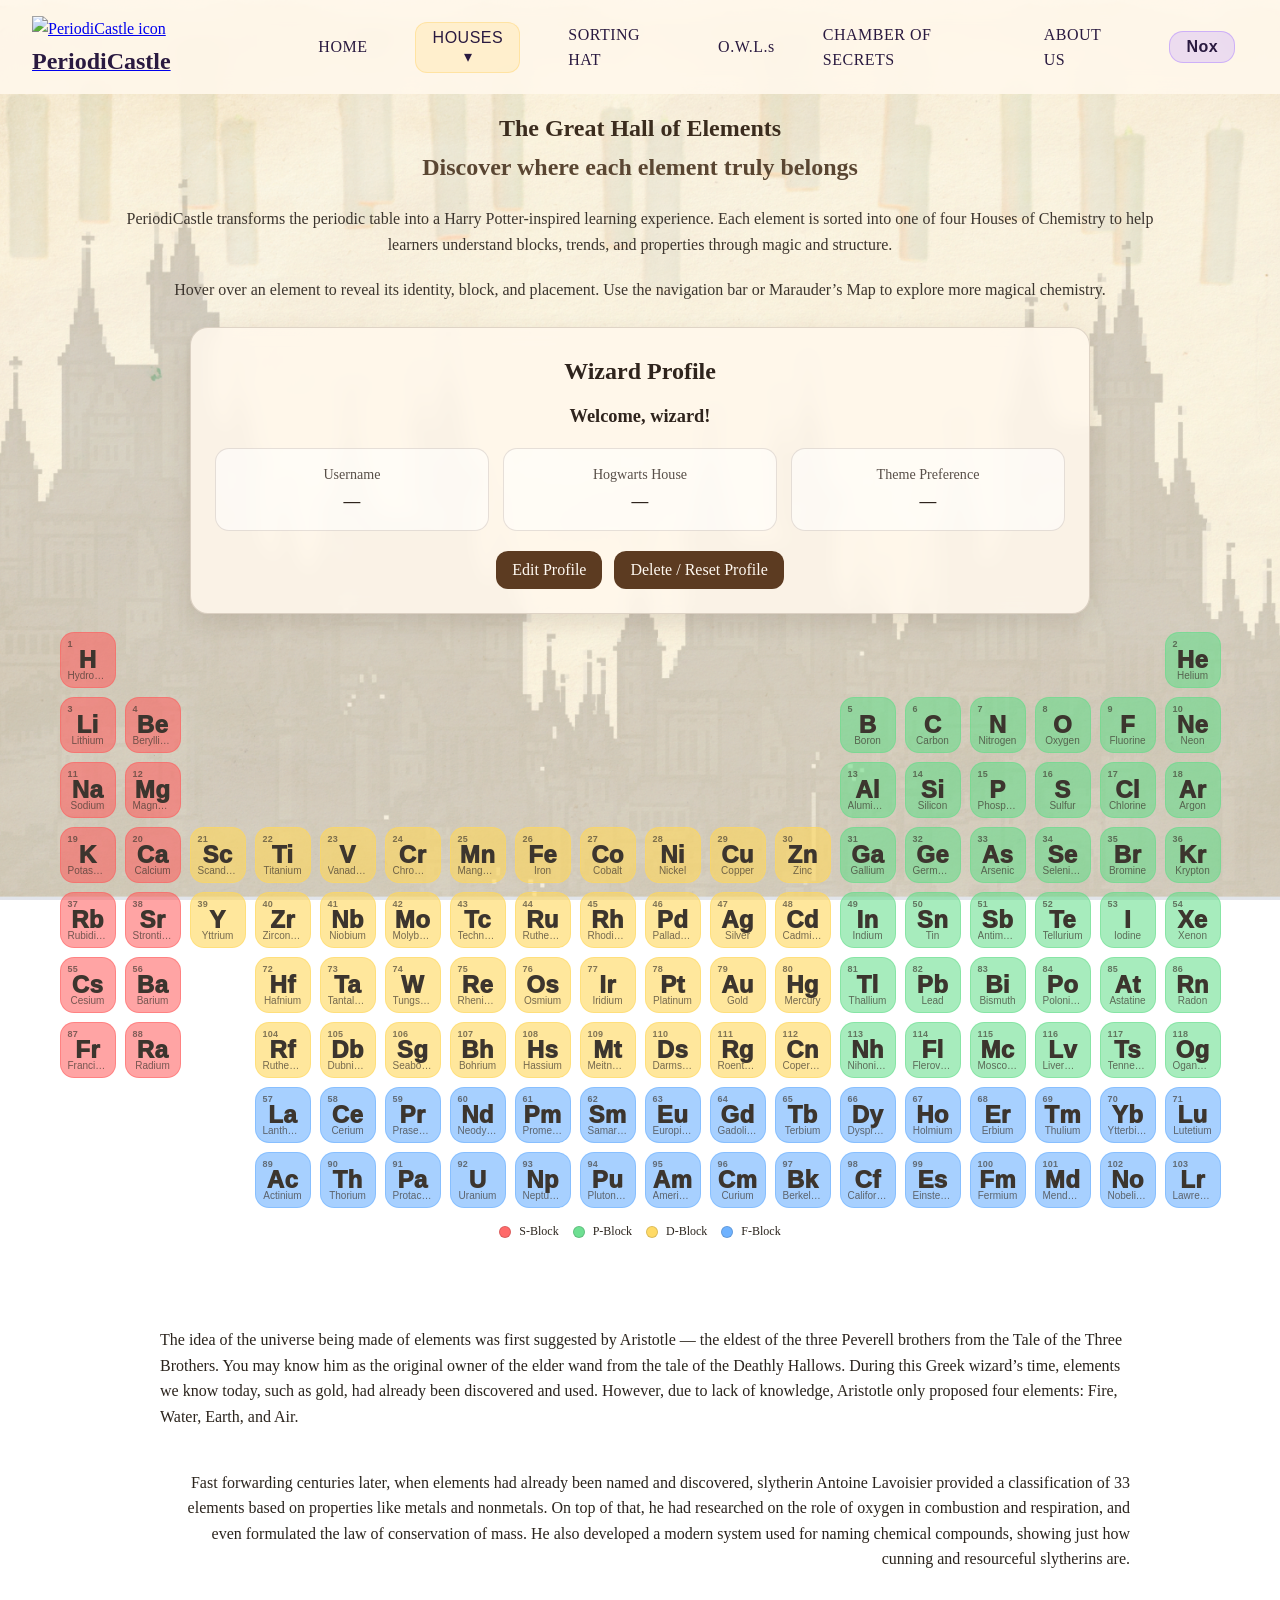
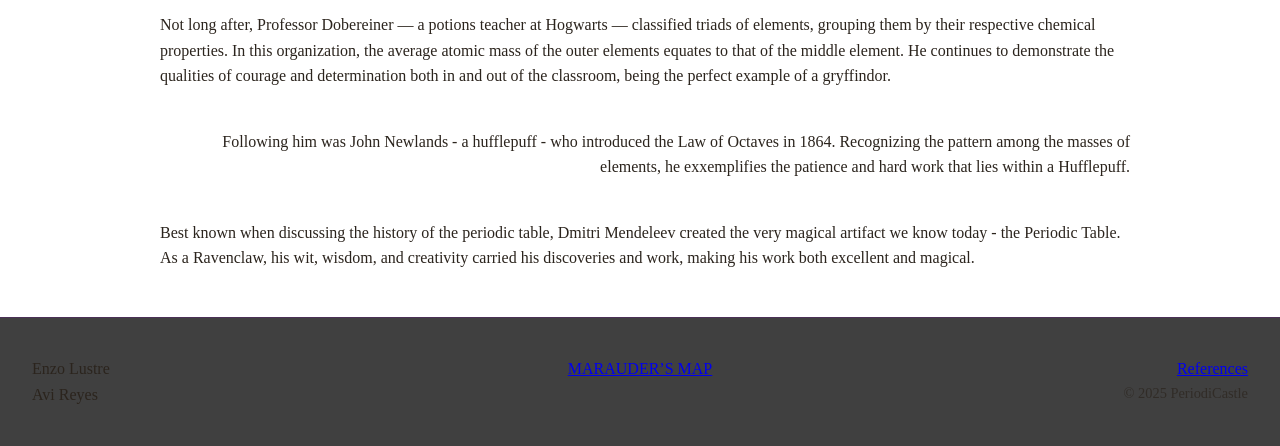
==== index.html @ d1b16baf "ss" ====
<!DOCTYPE html>
<html lang="en">
<head>
  <meta charset="UTF-8" />
  <meta name="viewport" content="width=device-width, initial-scale=1" />
  <meta name="description" content="Rubidium '29 CS AA for SY 2025-2026" />
  <meta name="author" content="Lorenzo Antonio M. Lustre & Avisha Marie Fatima P. Reyes" />
  <title>PeriodiCastle</title>

  <link rel="icon" href="assets/proposal/Favicon.png" type="image/png" />
  <link rel="shortcut icon" href="assets/proposal/Favicon.png" type="image/png" />

  <!-- MAIN CSS -->
  <link rel="stylesheet" href="public/css/12-home.css" />

  <!-- MAIN JS -->
  <script src="public/js/12-home.js" defer></script>

  <style>
    .page-wrap{
      width: min(1200px, 92vw);
      margin: 0 auto;
    }

    .section-gap{
      margin-top: 18px;
    }

    .description-p1, .description-p2 {
      color: #3c352e;
      width: 90%;
      margin: 20px auto;
      padding: 0 15px;
      text-align: center;
    }

    #tableShell{
      width: 100%;
      margin: 18px auto 0;
    }

    /* ================= PROFILE DASHBOARD ================= */
    .profile-dashboard,
    .edit-profile-panel{
      width: min(900px, 94vw);
      margin: 24px auto 0;
      padding: 24px;
      border-radius: 18px;
      backdrop-filter: blur(8px);
    }

    .profile-dashboard h2,
    .edit-profile-panel h2{
      text-align: center;
      margin-bottom: 12px;
    }

    .profile-welcome{
      text-align: center;
      font-size: 1.15rem;
      margin-bottom: 16px;
      font-weight: bold;
    }

    .profile-grid{
      display: grid;
      grid-template-columns: repeat(auto-fit, minmax(180px, 1fr));
      gap: 14px;
      margin-top: 10px;
    }

    .profile-card{
      padding: 14px;
      border-radius: 14px;
      text-align: center;
    }

    .profile-label{
      display: block;
      font-size: 0.88rem;
      opacity: 0.8;
      margin-bottom: 4px;
    }

    .profile-value{
      font-size: 1.05rem;
      font-weight: bold;
    }

    .profile-actions{
      display: flex;
      justify-content: center;
      gap: 12px;
      flex-wrap: wrap;
      margin-top: 20px;
    }

    .profile-actions button,
    .edit-profile-panel button{
      padding: 10px 16px;
      border: none;
      border-radius: 12px;
      font-family: inherit;
      font-size: 1rem;
      cursor: pointer;
    }

    .edit-profile-panel{
      display: none;
    }

    .edit-profile-panel.show{
      display: block;
    }

    .edit-profile-form{
      display: grid;
      gap: 14px;
      margin-top: 14px;
    }

    .edit-profile-form label{
      font-weight: bold;
    }

    .edit-profile-form input,
    .edit-profile-form select{
      width: 100%;
      padding: 10px 12px;
      border-radius: 10px;
      border: 1px solid #b8a58d;
      font-family: inherit;
      font-size: 1rem;
      margin-top: 6px;
    }

    .form-actions{
      display: flex;
      justify-content: center;
      gap: 10px;
      flex-wrap: wrap;
      margin-top: 6px;
    }

    /* LIGHT MODE */
    body.home-page.lumos-on .profile-dashboard,
    body.home-page.lumos-on .edit-profile-panel{
      background: rgba(255, 248, 236, 0.88);
      border: 1px solid rgba(80, 55, 35, 0.18);
      box-shadow: 0 8px 24px rgba(55, 35, 20, 0.12);
      color: #2f241d;
    }

    body.home-page.lumos-on .profile-card{
      background: rgba(255, 255, 255, 0.55);
      border: 1px solid rgba(80, 55, 35, 0.14);
    }

    body.home-page.lumos-on .profile-actions button,
    body.home-page.lumos-on .edit-profile-panel button{
      background: #5c3b21;
      color: #fff9f1;
    }

    body.home-page.lumos-on .profile-actions button:hover,
    body.home-page.lumos-on .edit-profile-panel button:hover{
      background: #744d2b;
    }

    /* DARK MODE */
    body.home-page.nox-on .profile-dashboard,
    body.home-page.nox-on .edit-profile-panel{
      background: rgba(32, 16, 58, 0.82);
      border: 1px solid rgba(221, 188, 255, 0.16);
      box-shadow: 0 10px 26px rgba(0, 0, 0, 0.25);
      color: #f4eaff;
    }

    body.home-page.nox-on .profile-card{
      background: rgba(255, 255, 255, 0.08);
      border: 1px solid rgba(221, 188, 255, 0.12);
    }

    body.home-page.nox-on .profile-actions button,
    body.home-page.nox-on .edit-profile-panel button{
      background: rgba(180, 140, 255, 0.28);
      border: 1px solid rgba(180, 140, 255, 0.4);
      color: #f4eaff;
    }

    body.home-page.nox-on .profile-actions button:hover,
    body.home-page.nox-on .edit-profile-panel button:hover{
      background: rgba(180, 140, 255, 0.4);
    }
  </style>
</head>

<body class="home-page">

  <!-- ================= NAV ================= -->
  <nav class="main-nav">
    <div class="nav-inner">

      <div class="nav-left">
        <a href="index.html" class="brand-link">
          <img src="assets/proposal/Favicon.png" class="nav-favicon" alt="PeriodiCastle icon" />
          <span class="nav-title">PeriodiCastle</span>
        </a>
      </div>

      <div class="nav-right">
        <a href="index.html" class="nav-link active">HOME</a>

        <div class="nav-dropdown">
          <button class="nav-link nav-dropdown-toggle" type="button">HOUSES ▾</button>
          <div class="nav-dropdown-menu">
            <a href="public/1-gryffindor.html" class="nav-dropdown-item">Gryffindor (S-Block)</a>
            <a href="public/2-slytherin.html" class="nav-dropdown-item">Slytherin (P-Block)</a>
            <a href="public/3-hufflepuff.html" class="nav-dropdown-item">Hufflepuff (D-Block)</a>
            <a href="public/4-ravenclaw.html" class="nav-dropdown-item">Ravenclaw (F-Block)</a>
          </div>
        </div>

        <a href="public/5-sortinghat.html" class="nav-link">SORTING HAT</a>
        <a href="public/6-owls.html" class="nav-link">O.W.L.s</a>
        <a href="public/7-chamberofsecrets.html" class="nav-link">CHAMBER OF SECRETS</a>
        <a href="public/8-aboutus.html" class="nav-link">ABOUT US</a>

        <div class="nav-theme-toggle">
          <button class="nav-link lumos-toggle" type="button" id="lumosToggle">Lumos</button>
        </div>
      </div>
    </div>
  </nav>

  <main class="page-wrap">

    <!-- ================= DESCRIPTION ================= -->
    <section class="section-gap">
      <div class="description-head">
        <h1>The Great Hall of Elements</h1>
        <h2>Discover where each element truly belongs</h2>
      </div>

      <div class="description-p1">
        <p>
          PeriodiCastle transforms the periodic table into a Harry Potter-inspired learning experience.
          Each element is sorted into one of four Houses of Chemistry to help learners understand blocks,
          trends, and properties through magic and structure.
        </p>
      </div>

      <div class="description-p2">
        <p>
          Hover over an element to reveal its identity, block, and placement.
          Use the navigation bar or Marauder’s Map to explore more magical chemistry.
        </p>
      </div>
    </section>

    <!-- ================= PROFILE DASHBOARD / CRUD SECTION ================= -->
    <section class="profile-dashboard section-gap" id="profileDashboard" aria-label="User Profile Dashboard">
      <h2>Wizard Profile</h2>
      <p class="profile-welcome" id="welcomeMessage">Welcome, wizard!</p>

      <div class="profile-grid">
        <div class="profile-card">
          <span class="profile-label">Username</span>
          <span class="profile-value" id="profileUsername">—</span>
        </div>

        <div class="profile-card">
          <span class="profile-label">Hogwarts House</span>
          <span class="profile-value" id="profileHouse">—</span>
        </div>

        <div class="profile-card">
          <span class="profile-label">Theme Preference</span>
          <span class="profile-value" id="profileTheme">—</span>
        </div>
      </div>

      <div class="profile-actions">
        <button type="button" id="editProfileBtn">Edit Profile</button>
        <button type="button" id="deleteProfileBtn">Delete / Reset Profile</button>
      </div>
    </section>

    <!-- ================= EDIT PROFILE FORM ================= -->
    <section class="edit-profile-panel section-gap" id="editProfileSection" aria-label="Edit Profile Form">
      <h2>Edit Profile</h2>

      <form class="edit-profile-form" id="editProfileForm">
        <div>
          <label for="editUsername">Username</label>
          <input type="text" id="editUsername" name="editUsername" placeholder="Enter username" required />
        </div>

        <div>
          <label for="editHouse">Hogwarts House</label>
          <select id="editHouse" name="editHouse" required>
            <option value="">Select a house</option>
            <option value="Gryffindor">Gryffindor</option>
            <option value="Slytherin">Slytherin</option>
            <option value="Hufflepuff">Hufflepuff</option>
            <option value="Ravenclaw">Ravenclaw</option>
          </select>
        </div>

        <div>
          <label for="editTheme">Theme Preference</label>
          <select id="editTheme" name="editTheme" required>
            <option value="">Select a theme</option>
            <option value="light">Light</option>
            <option value="dark">Dark</option>
          </select>
        </div>

        <div class="form-actions">
          <button type="submit" id="saveProfileBtn">Save Changes</button>
          <button type="button" id="cancelEditBtn">Cancel</button>
        </div>
      </form>
    </section>

    <!-- ================= PERIODIC TABLE ================= -->
    <section class="table-shell section-gap" id="tableShell" aria-label="Periodic Table of Elements">

      <!-- JS injects 118 elements here -->
      <div class="periodic" id="periodic"></div>

      <!-- Hover Info Card -->
      <div class="hovercard" id="hovercard" aria-hidden="true">
        <div class="hc-top">
          <span id="hcNum">—</span>
          <span id="hcMass">—</span>
        </div>
        <div class="hc-sym" id="hcSym">—</div>
        <div class="hc-name" id="hcName">—</div>
        <div class="hc-meta" id="hcMeta">—</div>
      </div>

      <!-- Legend -->
      <div class="legend">
        <div class="tag"><span class="dot block-s"></span>S-Block</div>
        <div class="tag"><span class="dot block-p"></span>P-Block</div>
        <div class="tag"><span class="dot block-d"></span>D-Block</div>
        <div class="tag"><span class="dot block-f"></span>F-Block</div>
      </div>
    </section>

    <!-- ================= HISTORY ================= -->
    <section class="history section-gap">
      <div class="history">
        <div class="aristotle">
          <p>
            The idea of the universe being made of elements was first suggested by Aristotle — the eldest of the three Peverell brothers
            from the Tale of the Three Brothers. You may know him as the original owner of the elder wand from the tale of the Deathly
            Hallows. During this Greek wizard’s time, elements we know today, such as gold, had already been discovered and used. However,
            due to lack of knowledge, Aristotle only proposed four elements: Fire, Water, Earth, and Air.
          </p>
        </div>

        <div class="lavoisier">
          <p>
            Fast forwarding centuries later, when elements had already been named and discovered, slytherin Antoine Lavoisier provided a
            classification of 33 elements based on properties like metals and nonmetals. On top of that, he had researched on the role of
            oxygen in combustion and respiration, and even formulated the law of conservation of mass. He also developed a modern system
            used for naming chemical compounds, showing just how cunning and resourceful slytherins are.
          </p>
        </div>

        <div class="dobereiner">
          <p>
            Not long after, Professor Dobereiner — a potions teacher at Hogwarts — classified triads of elements, grouping them by
            their respective chemical properties. In this organization, the average atomic mass of the outer elements equates to that of the
            middle element. He continues to demonstrate the qualities of courage and determination both in and out of the classroom, being the
            perfect example of a gryffindor.
          </p>
        </div>

        <div class="newlands">
          <p>
            Following him was John Newlands - a hufflepuff - who introduced the Law of Octaves in 1864. Recognizing the pattern among the masses
            of elements, he exxemplifies the patience and hard work that lies within a Hufflepuff.
          </p>
        </div>

        <div class="mendeleev">
          <p>
            Best known when discussing the history of the periodic table, Dmitri Mendeleev created the very magical artifact we know today - the
            Periodic Table. As a Ravenclaw, his wit, wisdom, and creativity carried his discoveries and work, making his work both excellent and magical.
          </p>
        </div>
      </div>
    </section>

  </main>

  <!-- ================= FOOTER ================= -->
  <footer class="site-footer">
    <div class="footer-inner">

      <div class="footer-left">
        <p class="footer-names">
          Enzo Lustre<br>
          Avi Reyes
        </p>
      </div>

      <div class="footer-center">
        <a href="public/9-mauraudersmap.html" class="footer-map-link">MARAUDER’S MAP</a>
      </div>

      <div class="footer-right">
        <a href="public/11-references.html" class="references-link">References</a>
        <p class="footer-copy">© 2025 PeriodiCastle</p>
      </div>

    </div>
  </footer>

</body>
</html>
---- public/css/12-home.css ----
/* ==========================================================
   GLOBAL
   ========================================================== */

* { box-sizing: border-box; margin: 0; padding: 0; }

html, body{
  font-family: "EB Garamond", serif;
  line-height: 1.6;
  scroll-behavior: smooth;
  height: 100%;
}

body{
  min-height: 100vh;
  display: flex;
  flex-direction: column;
  padding-top: 90px;

  /* DEFAULT = NOX (dark) */
  background: #140a30 url("../../assets/backgrounds/10-home.png") center/cover no-repeat fixed;
  color: #f4eaff;
}

/* ==========================================================
   NAVIGATION
   ========================================================== */

.main-nav{
  position: fixed;
  top: 0; left: 0;
  width: 100%;
  padding: 0.9rem 2rem;
  z-index: 2000;
  backdrop-filter: blur(10px);
  transition: background 0.35s ease, color 0.35s ease;
  background: rgba(0, 0, 0, 0.75);
}

.nav-inner{
  display: flex;
  justify-content: space-between;
  align-items: center;
}

.nav-left, .nav-right{
  display: flex;
  align-items: center;
  gap: 1.4rem;
}

.nav-title{
  font-size: 1.5rem;
  font-weight: bold;
}

.nav-favicon{
  height: 32px;
  width: 32px;
  margin-right: 7px;
  vertical-align: middle;
}

.nav-link{
  background: none;
  border: none;
  color: whitesmoke;
  text-decoration: none;
  font-size: 1rem;
  letter-spacing: 0.5px;
  margin: 0 0.8rem;
}

.nav-link:hover,
.nav-link.active{
  color: goldenrod;
}

.nav-dropdown{ position: relative; }

/* Dropdown menu */
.nav-dropdown-menu{
  position: absolute;
  top: 100%;
  left: 0;
  min-width: 190px;
  padding: 0.4rem 0;
  border-radius: 10px;
  display: none;
  z-index: 999;

  background: rgba(40, 20, 70, 0.96);
  border: 1px solid rgba(255, 255, 255, 0.3);
}

.nav-dropdown-menu.open{ display: block; }

.nav-dropdown-item{
  display: block;
  padding: 0.45rem 0.9rem;
  text-decoration: none;
  font-size: 0.9rem;
  color: #f4eaff;
}

.nav-dropdown-item:hover{
  background: rgba(204, 148, 255, 0.16);
}

/* HOUSES button background */
.nav-dropdown-toggle{
  background: rgba(255, 215, 120, 0.25);
  border: 1px solid rgba(255, 215, 120, 0.5);
  padding: 6px 14px;
  border-radius: 12px;
}

.nav-dropdown-toggle:hover{
  background: rgba(255, 215, 120, 0.4);
}

/* Lumos / Nox toggle button background */
#lumosToggle{
  background: rgba(180, 140, 255, 0.25);
  border: 1px solid rgba(180, 140, 255, 0.55);
  padding: 6px 16px;
  border-radius: 14px;
  font-weight: 600;
}

#lumosToggle:hover{
  background: rgba(180, 140, 255, 0.4);
}

/* ==========================================================
   PAGE BACKGROUND + LUMOS/NOX MODES
   ========================================================== */

/* LIGHT MODE (Lumos) */
body.home-page.lumos-on{
  background:
    url("../../assets/backgrounds/10-home.png") center/cover no-repeat fixed;
  color: #2b241d;
}

/* DARK MODE (Nox) */
body.home-page.nox-on{
  background:
    linear-gradient(rgba(20, 10, 48, 0.78), rgba(34, 16, 70, 0.76)),
    url("../../assets/backgrounds/10-home.png") center/cover no-repeat fixed;
  color: #f4eaff;
}

/* Nav colors per mode */
body.home-page.lumos-on .main-nav{
  background: rgba(255, 248, 236, 0.9);
}

body.home-page.lumos-on .main-nav .nav-link,
body.home-page.lumos-on .main-nav .nav-title,
body.home-page.lumos-on .main-nav .nav-dropdown-toggle,
body.home-page.lumos-on #lumosToggle{
  color: #2a1a40 !important;
}

body.home-page.nox-on .main-nav{
  background: rgba(24, 10, 48, 0.88);
}

body.home-page.nox-on .main-nav .nav-link,
body.home-page.nox-on .main-nav .nav-title,
body.home-page.nox-on .main-nav .nav-dropdown-toggle,
body.home-page.nox-on #lumosToggle{
  color: whitesmoke !important;
}

/* ==========================================================
   HEAD / DESCRIPTION
   ========================================================== */

.description-head{
  text-align: center;
  margin-top: 1.2rem;
}

/* paragraphs in description */
.description-p1, .description-p2{
  width: min(980px, 92vw);
  margin: 16px auto;
  padding: 0px 15px;
  text-align: center;
}

.houses-title,
.section-title,
.houses h2{
  color: #d4af37;
  text-shadow: 0 2px 8px rgba(0,0,0,.25);
}

/* ==========================================================
   TEXT COLORS — LUMOS (LIGHT MODE)
   ========================================================== */

body.home-page.lumos-on .description-head h1{
  color: #3b2c1e;
}

body.home-page.lumos-on .description-head h2{
  color: #5a4632;
}

/* ==========================================================
   TEXT COLORS — NOX (DARK MODE)
   ========================================================== */

body.home-page.nox-on .description-head h1{
  color: #f4eaff;
}

body.home-page.nox-on .description-head h2{
  color: #d8c8f2;
}

body.home-page.nox-on .description-p1,
body.home-page.nox-on .description-p2{
  color: #f1e8ff;
}

/* ==========================================================
   Periodic Table
   ========================================================== */

.table-shell{
  --cell: 62px;
  --gap: 10px;
  --radius: 14px;

  position: relative;
  width: 100%;
  display: flex;
  flex-direction: column;   /* legend stays UNDER */
  align-items: center;
  margin: 22px auto 0;
  padding: 0;

  background: none;
  border: none;
  box-shadow: none;
}

.periodic{
  position: relative;
  display: grid;
  grid-template-columns: repeat(18, var(--cell));
  grid-auto-rows: var(--cell);
  gap: var(--gap);
  width: max-content;
}

.el{
  position: relative;
  width: var(--cell);
  height: var(--cell);
  border-radius: var(--radius);
  border: 1px solid rgba(0,0,0,.12);
  background: rgba(255,255,255,.55);
  padding: 8px 8px 7px;
  cursor: pointer;
  user-select: none;
  outline: none;
  transition: transform .12s ease, box-shadow .12s ease, filter .12s ease;
}

.el:hover, .el:focus-visible{
  transform: translateY(-2px) scale(1.02);
  box-shadow: 0 12px 24px rgba(0,0,0,.18);
  filter: brightness(1.03);
}

.el .num{
  position: absolute;
  top: 6px;
  left: 7px;
  font-size: 9px;
  font-weight: 700;
  color: rgba(60,53,46,.65);
  letter-spacing: .2px;
}

.el .sym{
  position: absolute;
  inset: 0;
  display: flex;
  align-items: center;
  justify-content: center;

  font-size: 24px;
  font-weight: 950;
  letter-spacing: .3px;
  color: #3c352e;
  pointer-events: none;
}

.el .name{
  position: absolute;
  left: 7px;
  right: 7px;
  bottom: 6px;

  font-size: 10px;
  font-weight: 500;
  color: rgba(60,53,46,.7);

  text-align: center;
  white-space: nowrap;
  overflow: hidden;
  text-overflow: ellipsis;
}

/* Block colors */
.block-s{ background: rgba(255, 90, 90, .55); border-color: rgba(255, 90, 90, .45); }
.block-p{ background: rgba(95, 220, 135, .55); border-color: rgba(95, 220, 135, .45); }
.block-d{ background: rgba(255, 215, 90, .60); border-color: rgba(255, 215, 90, .50); }
.block-f{ background: rgba(95, 170, 255, .55); border-color: rgba(95, 170, 255, .45); }

/* Hovercard */
.hovercard{
  position: absolute;
  width: 175px;
  border-radius: 16px;
  background: rgba(255,255,255,.94);
  border: 1px solid rgba(0,0,0,.12);
  box-shadow: 0 24px 70px rgba(0,0,0,.25);
  padding: 12px 12px 10px;

  pointer-events: none;
  opacity: 0;
  transform: translateY(4px);
  transition: opacity .10s ease, transform .10s ease;
  z-index: 99999;
}

.hovercard.show{
  opacity: 1;
  transform: translateY(0);
}

.hc-top{
  display:flex;
  justify-content: space-between;
  align-items: baseline;
  gap: 10px;
  color: rgba(60,53,46,.9);
  font-weight: 850;
  font-size: 13px;
  margin-bottom: 6px;
}

.hc-sym{
  font-size: 56px;
  font-weight: 1000;
  line-height: .95;
  margin: 2px 0 6px;
  color: #3c352e;
}

.hc-name{
  font-size: 14px;
  font-weight: 950;
  color: #3c352e;
  margin-bottom: 2px;
}

.hc-meta{
  font-size: 11px;
  color: rgba(60,53,46,.75);
  line-height: 1.25;
}

/* Legend (under table) */
.legend{
  display:flex;
  flex-wrap: wrap;
  gap: 10px 14px;
  padding: 14px 6px 0;
  font-size: 12px;
  justify-content: center;
  width: 100%;
  color: inherit;
}

.tag{ display:flex; align-items:center; gap: 8px; }

.dot{
  width: 12px;
  height: 12px;
  border-radius: 999px;
  border: 1px solid rgba(0,0,0,.14);
}

.dot.block-s{ background: rgba(255, 90, 90, .90); }
.dot.block-p{ background: rgba(95, 220, 135, .90); }
.dot.block-d{ background: rgba(255, 215, 90, .92); }
.dot.block-f{ background: rgba(95, 170, 255, .90); }

/* responsive scaling */
@media (max-width: 1300px){ .table-shell{ --cell: 56px; --gap: 9px; } }
@media (max-width: 1180px){ .table-shell{ --cell: 50px; --gap: 8px; } }
@media (max-width: 1040px){ .table-shell{ --cell: 44px; --gap: 7px; } }
@media (max-width: 920px) { .table-shell{ --cell: 38px; --gap: 6px; } }
@media (max-width: 820px) { .table-shell{ --cell: 34px; --gap: 6px; } }
@media (max-width: 740px) { .table-shell{ --cell: 30px; --gap: 5px; } }
@media (max-width: 660px) { .table-shell{ --cell: 27px; --gap: 5px; } }
@media (max-width: 600px) { .table-shell{ --cell: 24px; --gap: 4px; } }

/* ==========================================================
   History of Periodic Table
   ========================================================== */

.history{
  width: min(980px, 92vw);
  margin: 18px auto;
  padding: 5px;
  gap: 20px;
}

.aristotle { text-align: left; margin-top: 40px; }
.lavoisier { text-align: right; margin-top: 40px; }
.dobereiner{ text-align: left; margin-top: 40px; }
.newlands  { text-align: right; margin-top: 40px; }
.mendeleev { text-align: left; margin-top: 40px; }

/* ==========================================================
   FOOTER
   ========================================================== */

.site-footer{
  width: 100%;
  padding: 2.4rem 2rem;
  background: rgba(0, 0, 0, 0.75);
  border-top: 1px solid rgba(112, 11, 151, 0.264);
  margin-top: auto;
  position: relative;
  z-index: 20;
}

.footer-inner{
  display: flex;
  justify-content: space-between;
  align-items: flex-start;
  flex-wrap: wrap;
  gap: 2rem;
}

.footer-left, .footer-center, .footer-right{
  flex: 1;
  min-width: 220px;
}

.footer-right{ text-align: right; }
.footer-center{ text-align: center; }

.footer-copy{
  opacity: 0.7;
  font-size: 0.9rem;
}

/* ==========================================================
   CURSOR
   ========================================================== */

html, body{
  cursor: url("../../assets/icons/wand-cursor.png") 4 4, auto;
}

a, button, input, select, textarea, label{
  cursor: url("../../assets/icons/wand-cursor.png") 4 4, pointer;
}

/* ==========================================================
   IMPORTANT: REMOVE OLD UNUSED TABLE STYLES
   ========================================================== */

.periodictable, .table-part, .cell{
  display: none !important;
}

body.home-page.lumos-on .history,
body.home-page.lumos-on .history p{
  color: #2b241d !important;
}

body.home-page.nox-on .history,
body.home-page.nox-on .history p{
  color: #f4eaff !important;
}
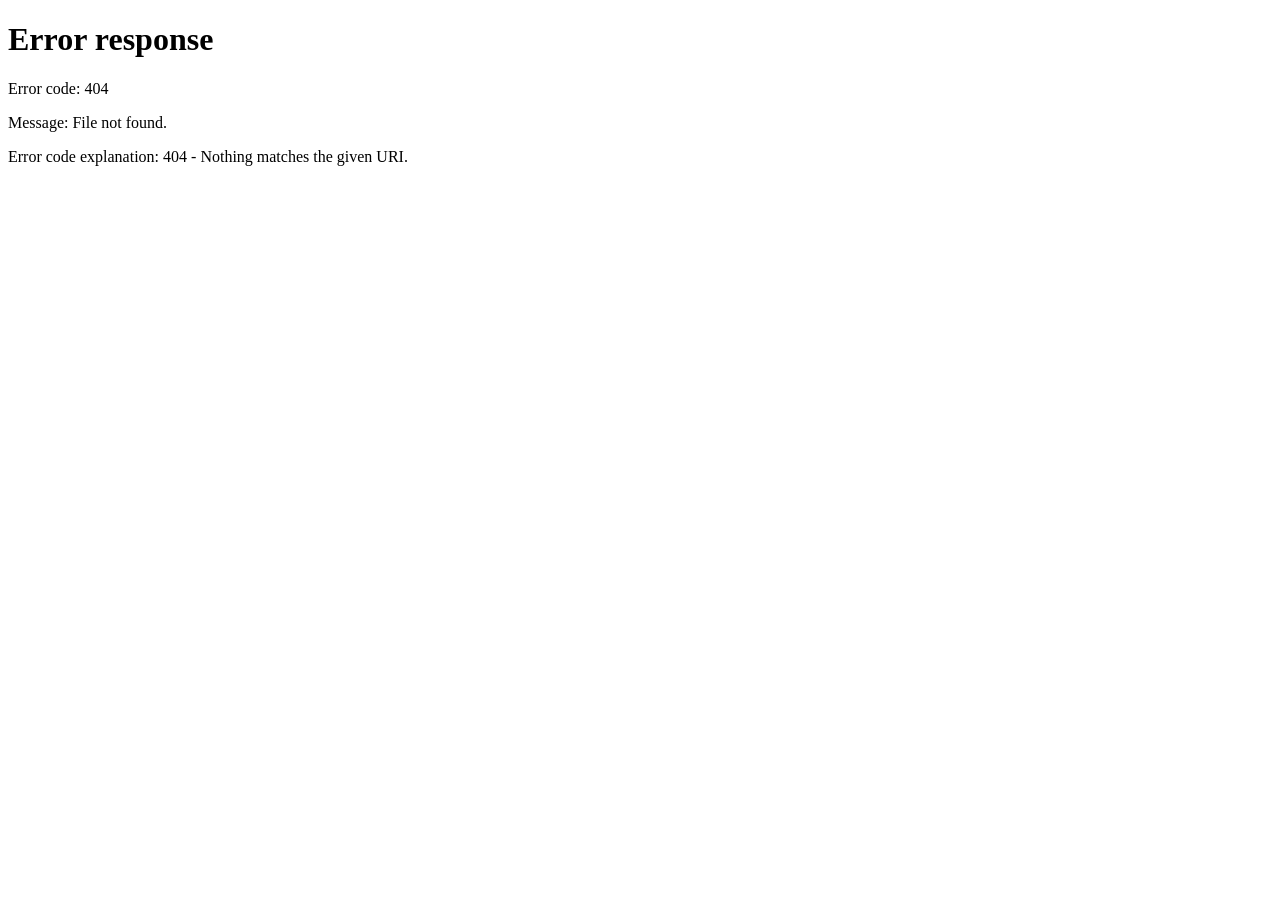
==== commit f1d6e2fa: "ss" ====
--- a/index.html
+++ b/index.html
@@ -14,8 +14,7 @@
   <link rel="stylesheet" href="public/css/12-home.css" />
 
   <!-- MAIN JS -->
-  <script src="public/js/12-home.js" defer></script>
-
+<script src="public/js/12-home.js?v=2" defer></script>
   <style>
     .page-wrap{
       width: min(1200px, 92vw);
--- a/public/css/12-home.css
+++ b/public/css/12-home.css
@@ -16,8 +16,6 @@
   display: flex;
   flex-direction: column;
   padding-top: 90px;
-
-  /* DEFAULT = NOX (dark) */
   background: #140a30 url("../../assets/backgrounds/10-home.png") center/cover no-repeat fixed;
   color: #f4eaff;
 }
@@ -107,7 +105,6 @@
   background: rgba(204, 148, 255, 0.16);
 }
 
-/* HOUSES button background */
 .nav-dropdown-toggle{
   background: rgba(255, 215, 120, 0.25);
   border: 1px solid rgba(255, 215, 120, 0.5);
@@ -119,7 +116,6 @@
   background: rgba(255, 215, 120, 0.4);
 }
 
-/* Lumos / Nox toggle button background */
 #lumosToggle{
   background: rgba(180, 140, 255, 0.25);
   border: 1px solid rgba(180, 140, 255, 0.55);
@@ -239,7 +235,7 @@
   position: relative;
   width: 100%;
   display: flex;
-  flex-direction: column;   /* legend stays UNDER */
+  flex-direction: column;  
   align-items: center;
   margin: 22px auto 0;
   padding: 0;
@@ -378,7 +374,6 @@
   line-height: 1.25;
 }
 
-/* Legend (under table) */
 .legend{
   display:flex;
   flex-wrap: wrap;
@@ -404,7 +399,6 @@
 .dot.block-d{ background: rgba(255, 215, 90, .92); }
 .dot.block-f{ background: rgba(95, 170, 255, .90); }
 
-/* responsive scaling */
 @media (max-width: 1300px){ .table-shell{ --cell: 56px; --gap: 9px; } }
 @media (max-width: 1180px){ .table-shell{ --cell: 50px; --gap: 8px; } }
 @media (max-width: 1040px){ .table-shell{ --cell: 44px; --gap: 7px; } }
@@ -478,9 +472,6 @@
   cursor: url("../../assets/icons/wand-cursor.png") 4 4, pointer;
 }
 
-/* ==========================================================
-   IMPORTANT: REMOVE OLD UNUSED TABLE STYLES
-   ========================================================== */
 
 .periodictable, .table-part, .cell{
   display: none !important;
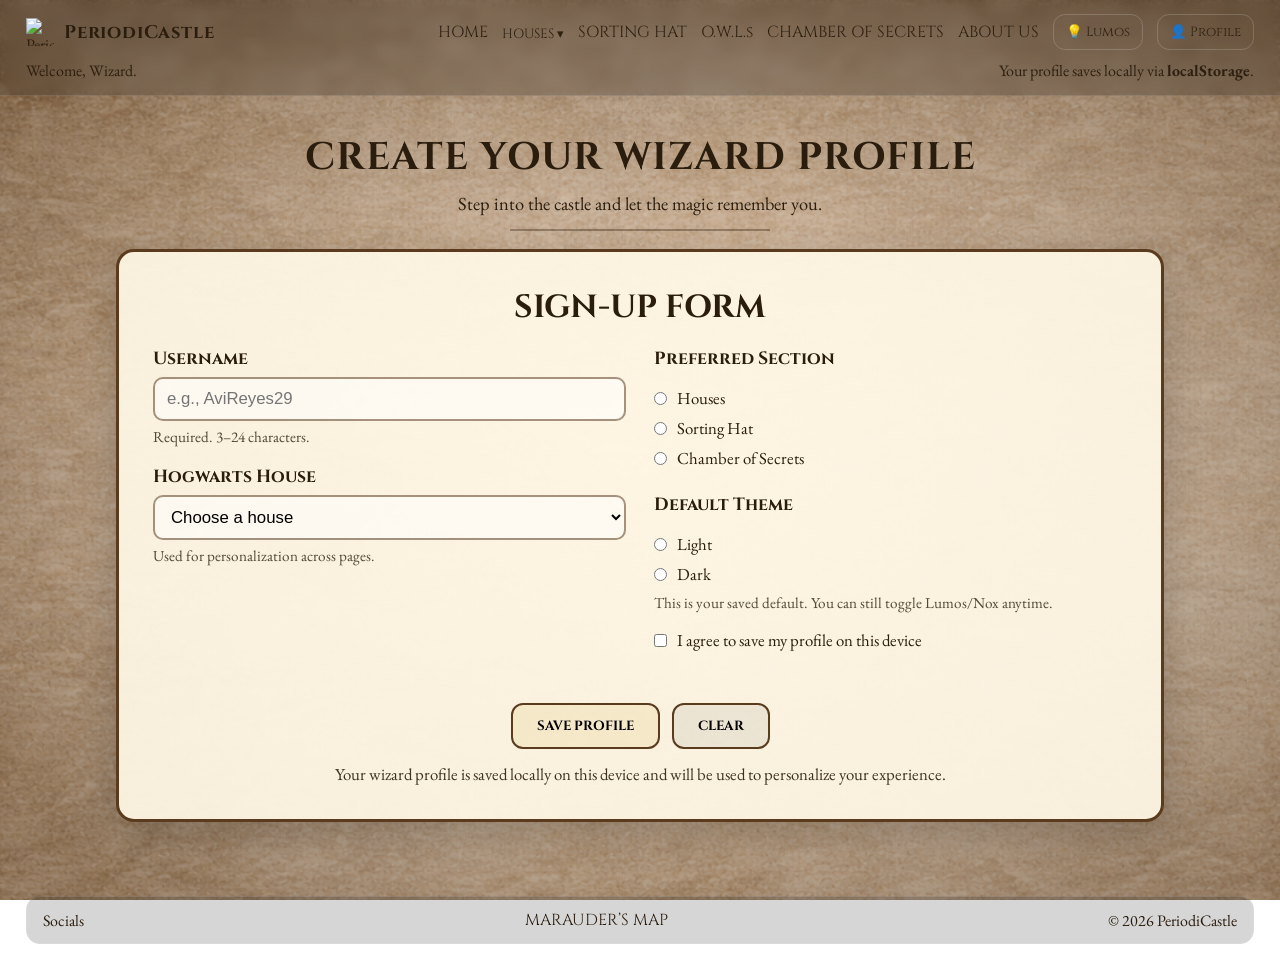
==== commit a2ff7e9d: "sss" ====
--- a/index.html
+++ b/index.html
@@ -14,7 +14,7 @@
   <link rel="stylesheet" href="public/css/12-home.css" />
 
   <!-- MAIN JS -->
-<script src="public/js/12-home.js?v=2" defer></script>
+<script src="public/js/12-home.js?v=3" defer></script>
   <style>
     .page-wrap{
       width: min(1200px, 92vw);
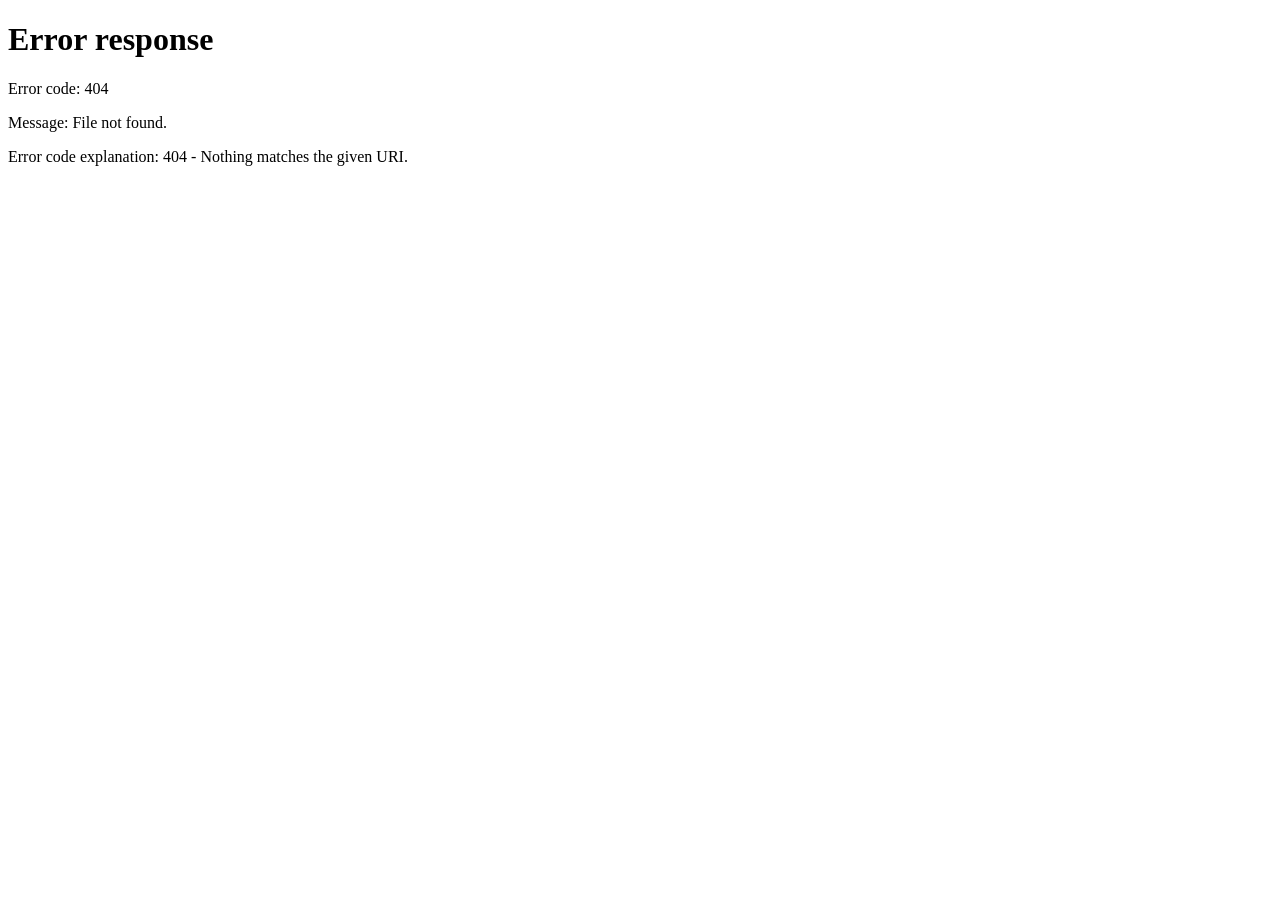
==== commit 8fe72201: "sss" ====
--- a/index.html
+++ b/index.html
@@ -14,7 +14,7 @@
   <link rel="stylesheet" href="public/css/12-home.css" />
 
   <!-- MAIN JS -->
-<script src="public/js/12-home.js?v=3" defer></script>
+<script src="public/js/12-home.js?v=4" defer></script>
   <style>
     .page-wrap{
       width: min(1200px, 92vw);
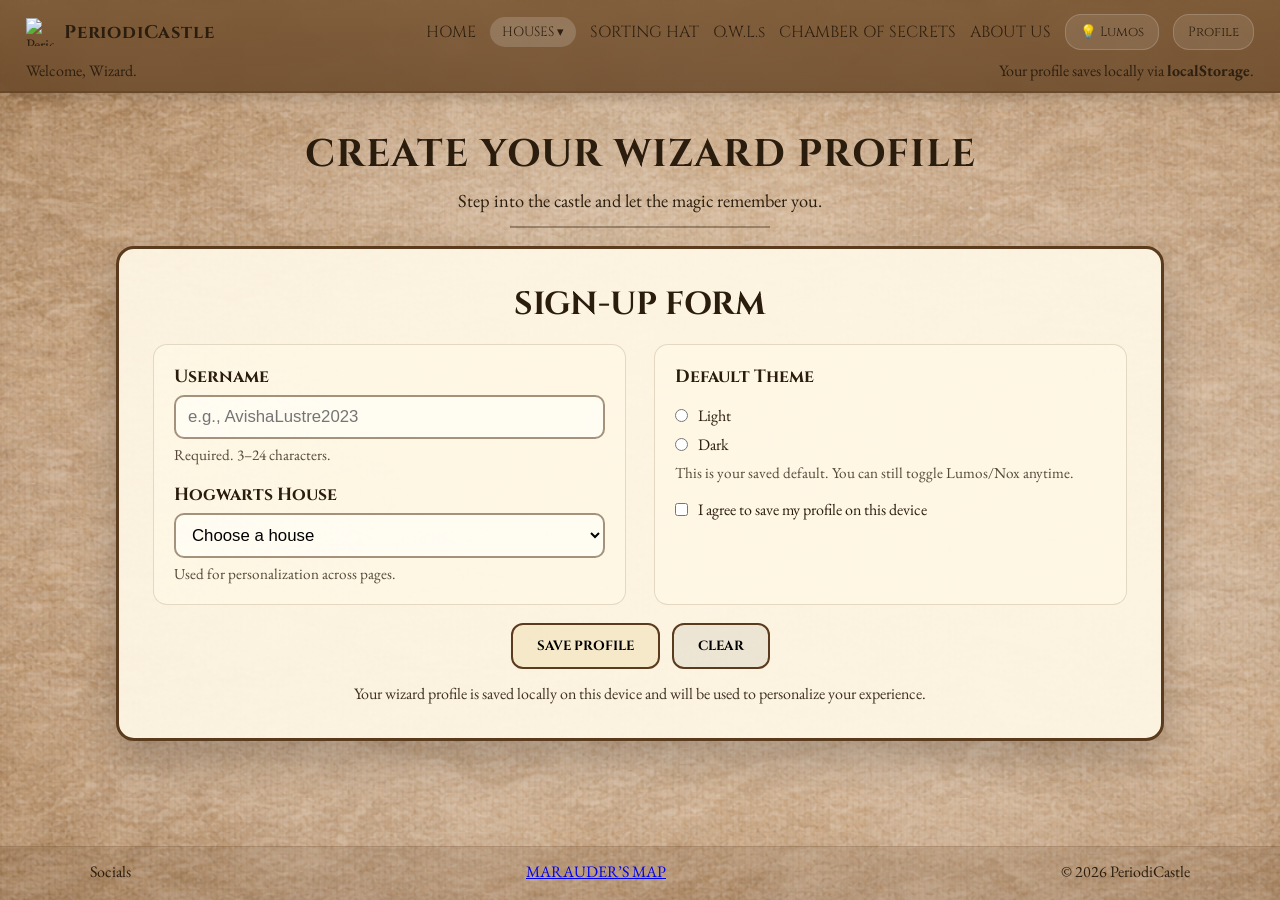
==== commit 2805dcf1: "m" ====
--- a/index.html
+++ b/index.html
@@ -14,7 +14,8 @@
   <link rel="stylesheet" href="public/css/12-home.css" />
 
   <!-- MAIN JS -->
-<script src="public/js/12-home.js?v=4" defer></script>
+<script src="public/js/theme.js" defer></script>
+<script src="public/js/12-home.js?v=3" defer></script>
   <style>
     .page-wrap{
       width: min(1200px, 92vw);
@@ -420,4 +421,7 @@
   </footer>
 
 </body>
-</html>+
+
+</html>
+
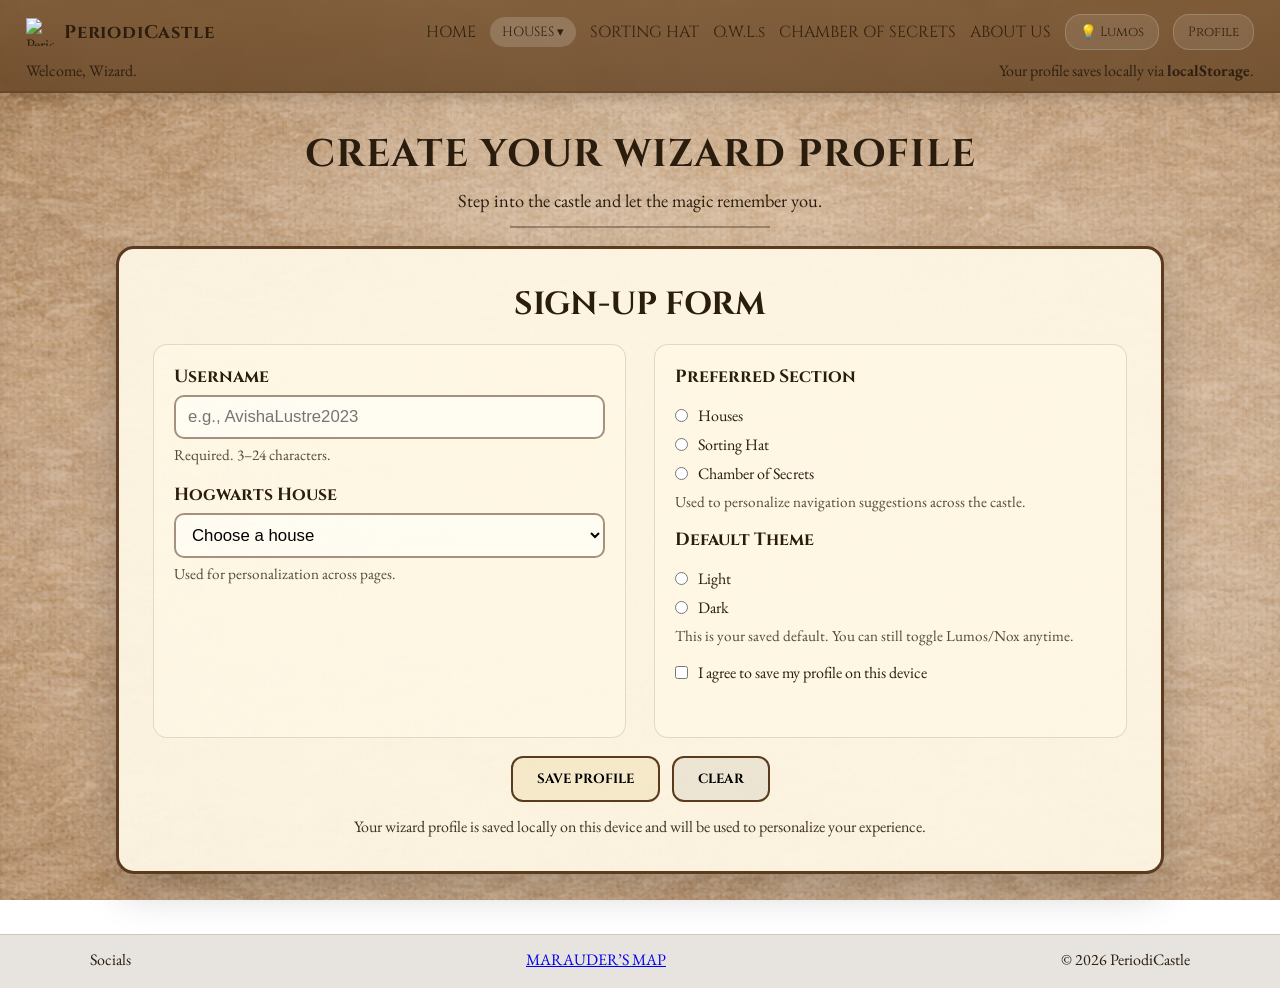
==== commit 17efca44: "s" ====
--- a/index.html
+++ b/index.html
@@ -15,7 +15,7 @@
 
   <!-- MAIN JS -->
 <script src="public/js/theme.js" defer></script>
-<script src="public/js/12-home.js?v=3" defer></script>
+<script src="public/js/12-home.js" defer></script>
   <style>
     .page-wrap{
       width: min(1200px, 92vw);
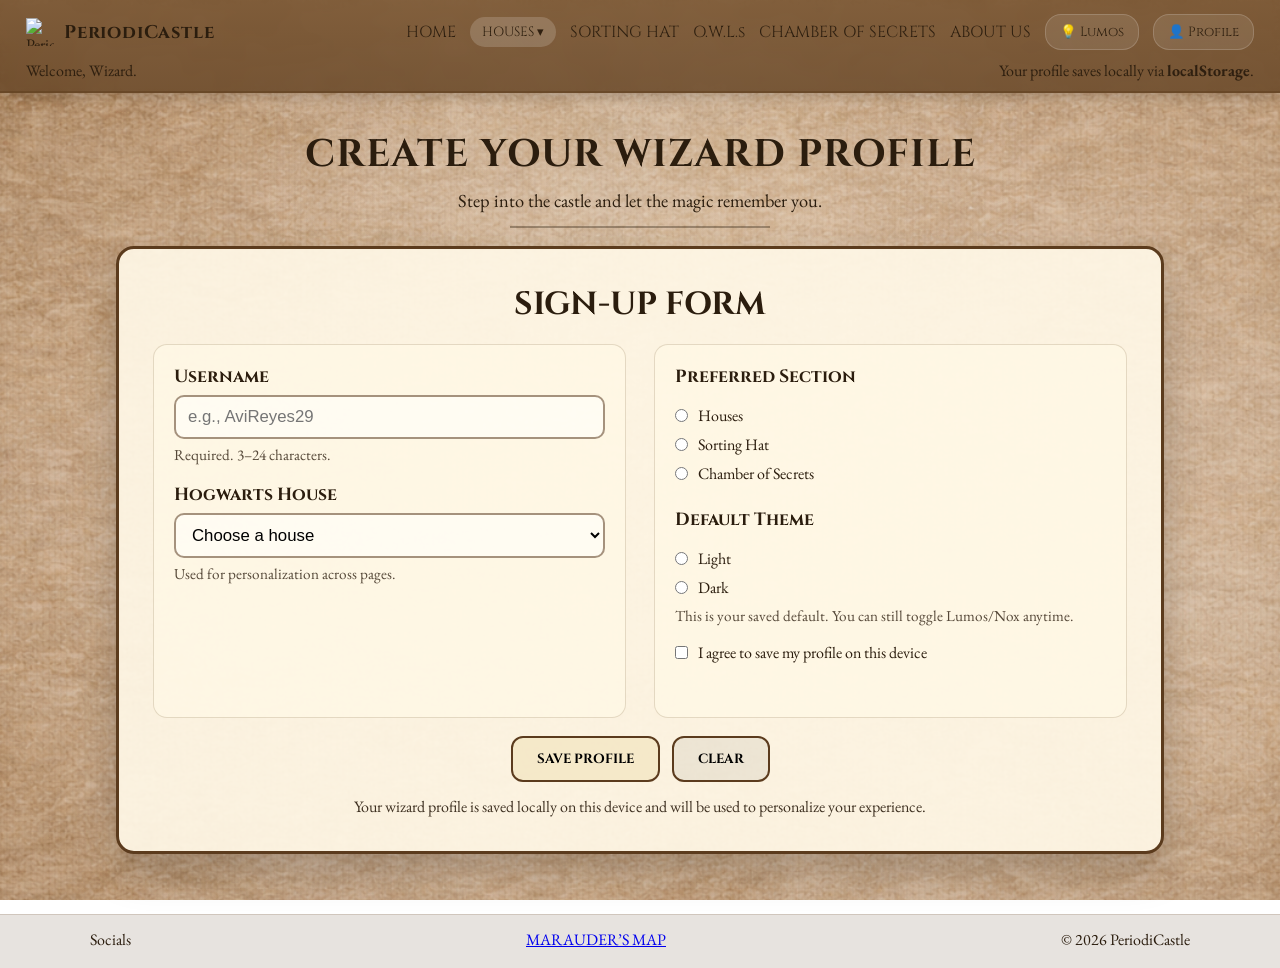
==== commit 56a35b36: "ss" ====
--- a/index.html
+++ b/index.html
@@ -1,427 +1,490 @@
 <!DOCTYPE html>
 <html lang="en">
 <head>
-  <meta charset="UTF-8" />
-  <meta name="viewport" content="width=device-width, initial-scale=1" />
-  <meta name="description" content="Rubidium '29 CS AA for SY 2025-2026" />
-  <meta name="author" content="Lorenzo Antonio M. Lustre & Avisha Marie Fatima P. Reyes" />
-  <title>PeriodiCastle</title>
-
-  <link rel="icon" href="assets/proposal/Favicon.png" type="image/png" />
-  <link rel="shortcut icon" href="assets/proposal/Favicon.png" type="image/png" />
-
-  <!-- MAIN CSS -->
-  <link rel="stylesheet" href="public/css/12-home.css" />
-
-  <!-- MAIN JS -->
-<script src="public/js/theme.js" defer></script>
-<script src="public/js/12-home.js" defer></script>
-  <style>
-    .page-wrap{
-      width: min(1200px, 92vw);
-      margin: 0 auto;
-    }
-
-    .section-gap{
-      margin-top: 18px;
-    }
-
-    .description-p1, .description-p2 {
-      color: #3c352e;
-      width: 90%;
-      margin: 20px auto;
-      padding: 0 15px;
-      text-align: center;
-    }
-
-    #tableShell{
-      width: 100%;
-      margin: 18px auto 0;
-    }
-
-    /* ================= PROFILE DASHBOARD ================= */
-    .profile-dashboard,
-    .edit-profile-panel{
-      width: min(900px, 94vw);
-      margin: 24px auto 0;
-      padding: 24px;
-      border-radius: 18px;
-      backdrop-filter: blur(8px);
-    }
-
-    .profile-dashboard h2,
-    .edit-profile-panel h2{
-      text-align: center;
-      margin-bottom: 12px;
-    }
-
-    .profile-welcome{
-      text-align: center;
-      font-size: 1.15rem;
-      margin-bottom: 16px;
-      font-weight: bold;
-    }
-
-    .profile-grid{
-      display: grid;
-      grid-template-columns: repeat(auto-fit, minmax(180px, 1fr));
-      gap: 14px;
-      margin-top: 10px;
-    }
-
-    .profile-card{
-      padding: 14px;
-      border-radius: 14px;
-      text-align: center;
-    }
-
-    .profile-label{
-      display: block;
-      font-size: 0.88rem;
-      opacity: 0.8;
-      margin-bottom: 4px;
-    }
-
-    .profile-value{
-      font-size: 1.05rem;
-      font-weight: bold;
-    }
-
-    .profile-actions{
-      display: flex;
-      justify-content: center;
-      gap: 12px;
-      flex-wrap: wrap;
-      margin-top: 20px;
-    }
-
-    .profile-actions button,
-    .edit-profile-panel button{
-      padding: 10px 16px;
-      border: none;
-      border-radius: 12px;
-      font-family: inherit;
-      font-size: 1rem;
-      cursor: pointer;
-    }
-
-    .edit-profile-panel{
-      display: none;
-    }
-
-    .edit-profile-panel.show{
-      display: block;
-    }
-
-    .edit-profile-form{
-      display: grid;
-      gap: 14px;
-      margin-top: 14px;
-    }
-
-    .edit-profile-form label{
-      font-weight: bold;
-    }
-
-    .edit-profile-form input,
-    .edit-profile-form select{
-      width: 100%;
-      padding: 10px 12px;
-      border-radius: 10px;
-      border: 1px solid #b8a58d;
-      font-family: inherit;
-      font-size: 1rem;
-      margin-top: 6px;
-    }
-
-    .form-actions{
-      display: flex;
-      justify-content: center;
-      gap: 10px;
-      flex-wrap: wrap;
-      margin-top: 6px;
-    }
-
-    /* LIGHT MODE */
-    body.home-page.lumos-on .profile-dashboard,
-    body.home-page.lumos-on .edit-profile-panel{
-      background: rgba(255, 248, 236, 0.88);
-      border: 1px solid rgba(80, 55, 35, 0.18);
-      box-shadow: 0 8px 24px rgba(55, 35, 20, 0.12);
-      color: #2f241d;
-    }
-
-    body.home-page.lumos-on .profile-card{
-      background: rgba(255, 255, 255, 0.55);
-      border: 1px solid rgba(80, 55, 35, 0.14);
-    }
-
-    body.home-page.lumos-on .profile-actions button,
-    body.home-page.lumos-on .edit-profile-panel button{
-      background: #5c3b21;
-      color: #fff9f1;
-    }
-
-    body.home-page.lumos-on .profile-actions button:hover,
-    body.home-page.lumos-on .edit-profile-panel button:hover{
-      background: #744d2b;
-    }
-
-    /* DARK MODE */
-    body.home-page.nox-on .profile-dashboard,
-    body.home-page.nox-on .edit-profile-panel{
-      background: rgba(32, 16, 58, 0.82);
-      border: 1px solid rgba(221, 188, 255, 0.16);
-      box-shadow: 0 10px 26px rgba(0, 0, 0, 0.25);
-      color: #f4eaff;
-    }
-
-    body.home-page.nox-on .profile-card{
-      background: rgba(255, 255, 255, 0.08);
-      border: 1px solid rgba(221, 188, 255, 0.12);
-    }
-
-    body.home-page.nox-on .profile-actions button,
-    body.home-page.nox-on .edit-profile-panel button{
-      background: rgba(180, 140, 255, 0.28);
-      border: 1px solid rgba(180, 140, 255, 0.4);
-      color: #f4eaff;
-    }
-
-    body.home-page.nox-on .profile-actions button:hover,
-    body.home-page.nox-on .edit-profile-panel button:hover{
-      background: rgba(180, 140, 255, 0.4);
-    }
-  </style>
+ <meta charset="UTF-8" />
+ <meta name="viewport" content="width=device-width, initial-scale=1" />
+ <meta name="description" content="Rubidium '29 CS AA for SY 2025-2026" />
+ <meta name="author" content="Lorenzo Antonio M. Lustre & Avisha Marie Fatima P. Reyes" />
+ <title>PeriodiCastle</title>
+
+
+ <link rel="icon" href="assets/proposal/Favicon.png" type="image/png" />
+ <link rel="shortcut icon" href="assets/proposal/Favicon.png" type="image/png" />
+
+
+ <!-- MAIN CSS -->
+ <link rel="stylesheet" href="public/css/12-home.css" />
+
+
+ <!-- MAIN JS -->
+<script src="public/js/12-home.js?v=2" defer></script>
+ <style>
+   .page-wrap{
+     width: min(1200px, 92vw);
+     margin: 0 auto;
+   }
+
+
+   .section-gap{
+     margin-top: 18px;
+   }
+
+
+   .description-p1, .description-p2 {
+     color: #3c352e;
+     width: 90%;
+     margin: 20px auto;
+     padding: 0 15px;
+     text-align: center;
+   }
+
+
+   #tableShell{
+     width: 100%;
+     margin: 18px auto 0;
+   }
+
+
+   /* ================= PROFILE DASHBOARD ================= */
+   .profile-dashboard,
+   .edit-profile-panel{
+     width: min(900px, 94vw);
+     margin: 24px auto 0;
+     padding: 24px;
+     border-radius: 18px;
+     backdrop-filter: blur(8px);
+   }
+
+
+   .profile-dashboard h2,
+   .edit-profile-panel h2{
+     text-align: center;
+     margin-bottom: 12px;
+   }
+
+
+   .profile-welcome{
+     text-align: center;
+     font-size: 1.15rem;
+     margin-bottom: 16px;
+     font-weight: bold;
+   }
+
+
+   .profile-grid{
+     display: grid;
+     grid-template-columns: repeat(auto-fit, minmax(180px, 1fr));
+     gap: 14px;
+     margin-top: 10px;
+   }
+
+
+   .profile-card{
+     padding: 14px;
+     border-radius: 14px;
+     text-align: center;
+   }
+
+
+   .profile-label{
+     display: block;
+     font-size: 0.88rem;
+     opacity: 0.8;
+     margin-bottom: 4px;
+   }
+
+
+   .profile-value{
+     font-size: 1.05rem;
+     font-weight: bold;
+   }
+
+
+   .profile-actions{
+     display: flex;
+     justify-content: center;
+     gap: 12px;
+     flex-wrap: wrap;
+     margin-top: 20px;
+   }
+
+
+   .profile-actions button,
+   .edit-profile-panel button{
+     padding: 10px 16px;
+     border: none;
+     border-radius: 12px;
+     font-family: inherit;
+     font-size: 1rem;
+     cursor: pointer;
+   }
+
+
+   .edit-profile-panel{
+     display: none;
+   }
+
+
+   .edit-profile-panel.show{
+     display: block;
+   }
+
+
+   .edit-profile-form{
+     display: grid;
+     gap: 14px;
+     margin-top: 14px;
+   }
+
+
+   .edit-profile-form label{
+     font-weight: bold;
+   }
+
+
+   .edit-profile-form input,
+   .edit-profile-form select{
+     width: 100%;
+     padding: 10px 12px;
+     border-radius: 10px;
+     border: 1px solid #b8a58d;
+     font-family: inherit;
+     font-size: 1rem;
+     margin-top: 6px;
+   }
+
+
+   .form-actions{
+     display: flex;
+     justify-content: center;
+     gap: 10px;
+     flex-wrap: wrap;
+     margin-top: 6px;
+   }
+
+
+   /* LIGHT MODE */
+   body.home-page.lumos-on .profile-dashboard,
+   body.home-page.lumos-on .edit-profile-panel{
+     background: rgba(255, 248, 236, 0.88);
+     border: 1px solid rgba(80, 55, 35, 0.18);
+     box-shadow: 0 8px 24px rgba(55, 35, 20, 0.12);
+     color: #2f241d;
+   }
+
+
+   body.home-page.lumos-on .profile-card{
+     background: rgba(255, 255, 255, 0.55);
+     border: 1px solid rgba(80, 55, 35, 0.14);
+   }
+
+
+   body.home-page.lumos-on .profile-actions button,
+   body.home-page.lumos-on .edit-profile-panel button{
+     background: #5c3b21;
+     color: #fff9f1;
+   }
+
+
+   body.home-page.lumos-on .profile-actions button:hover,
+   body.home-page.lumos-on .edit-profile-panel button:hover{
+     background: #744d2b;
+   }
+
+
+   /* DARK MODE */
+   body.home-page.nox-on .profile-dashboard,
+   body.home-page.nox-on .edit-profile-panel{
+     background: rgba(32, 16, 58, 0.82);
+     border: 1px solid rgba(221, 188, 255, 0.16);
+     box-shadow: 0 10px 26px rgba(0, 0, 0, 0.25);
+     color: #f4eaff;
+   }
+
+
+   body.home-page.nox-on .profile-card{
+     background: rgba(255, 255, 255, 0.08);
+     border: 1px solid rgba(221, 188, 255, 0.12);
+   }
+
+
+   body.home-page.nox-on .profile-actions button,
+   body.home-page.nox-on .edit-profile-panel button{
+     background: rgba(180, 140, 255, 0.28);
+     border: 1px solid rgba(180, 140, 255, 0.4);
+     color: #f4eaff;
+   }
+
+
+   body.home-page.nox-on .profile-actions button:hover,
+   body.home-page.nox-on .edit-profile-panel button:hover{
+     background: rgba(180, 140, 255, 0.4);
+   }
+ </style>
 </head>
 
+
 <body class="home-page">
 
-  <!-- ================= NAV ================= -->
-  <nav class="main-nav">
-    <div class="nav-inner">
-
-      <div class="nav-left">
-        <a href="index.html" class="brand-link">
-          <img src="assets/proposal/Favicon.png" class="nav-favicon" alt="PeriodiCastle icon" />
-          <span class="nav-title">PeriodiCastle</span>
-        </a>
-      </div>
-
-      <div class="nav-right">
-        <a href="index.html" class="nav-link active">HOME</a>
-
-        <div class="nav-dropdown">
-          <button class="nav-link nav-dropdown-toggle" type="button">HOUSES ▾</button>
-          <div class="nav-dropdown-menu">
-            <a href="public/1-gryffindor.html" class="nav-dropdown-item">Gryffindor (S-Block)</a>
-            <a href="public/2-slytherin.html" class="nav-dropdown-item">Slytherin (P-Block)</a>
-            <a href="public/3-hufflepuff.html" class="nav-dropdown-item">Hufflepuff (D-Block)</a>
-            <a href="public/4-ravenclaw.html" class="nav-dropdown-item">Ravenclaw (F-Block)</a>
-          </div>
-        </div>
-
-        <a href="public/5-sortinghat.html" class="nav-link">SORTING HAT</a>
-        <a href="public/6-owls.html" class="nav-link">O.W.L.s</a>
-        <a href="public/7-chamberofsecrets.html" class="nav-link">CHAMBER OF SECRETS</a>
-        <a href="public/8-aboutus.html" class="nav-link">ABOUT US</a>
-
-        <div class="nav-theme-toggle">
-          <button class="nav-link lumos-toggle" type="button" id="lumosToggle">Lumos</button>
-        </div>
-      </div>
-    </div>
-  </nav>
-
-  <main class="page-wrap">
-
-    <!-- ================= DESCRIPTION ================= -->
-    <section class="section-gap">
-      <div class="description-head">
-        <h1>The Great Hall of Elements</h1>
-        <h2>Discover where each element truly belongs</h2>
-      </div>
-
-      <div class="description-p1">
-        <p>
-          PeriodiCastle transforms the periodic table into a Harry Potter-inspired learning experience.
-          Each element is sorted into one of four Houses of Chemistry to help learners understand blocks,
-          trends, and properties through magic and structure.
-        </p>
-      </div>
-
-      <div class="description-p2">
-        <p>
-          Hover over an element to reveal its identity, block, and placement.
-          Use the navigation bar or Marauder’s Map to explore more magical chemistry.
-        </p>
-      </div>
-    </section>
-
-    <!-- ================= PROFILE DASHBOARD / CRUD SECTION ================= -->
-    <section class="profile-dashboard section-gap" id="profileDashboard" aria-label="User Profile Dashboard">
-      <h2>Wizard Profile</h2>
-      <p class="profile-welcome" id="welcomeMessage">Welcome, wizard!</p>
-
-      <div class="profile-grid">
-        <div class="profile-card">
-          <span class="profile-label">Username</span>
-          <span class="profile-value" id="profileUsername">—</span>
-        </div>
-
-        <div class="profile-card">
-          <span class="profile-label">Hogwarts House</span>
-          <span class="profile-value" id="profileHouse">—</span>
-        </div>
-
-        <div class="profile-card">
-          <span class="profile-label">Theme Preference</span>
-          <span class="profile-value" id="profileTheme">—</span>
-        </div>
-      </div>
-
-      <div class="profile-actions">
-        <button type="button" id="editProfileBtn">Edit Profile</button>
-        <button type="button" id="deleteProfileBtn">Delete / Reset Profile</button>
-      </div>
-    </section>
-
-    <!-- ================= EDIT PROFILE FORM ================= -->
-    <section class="edit-profile-panel section-gap" id="editProfileSection" aria-label="Edit Profile Form">
-      <h2>Edit Profile</h2>
-
-      <form class="edit-profile-form" id="editProfileForm">
-        <div>
-          <label for="editUsername">Username</label>
-          <input type="text" id="editUsername" name="editUsername" placeholder="Enter username" required />
-        </div>
-
-        <div>
-          <label for="editHouse">Hogwarts House</label>
-          <select id="editHouse" name="editHouse" required>
-            <option value="">Select a house</option>
-            <option value="Gryffindor">Gryffindor</option>
-            <option value="Slytherin">Slytherin</option>
-            <option value="Hufflepuff">Hufflepuff</option>
-            <option value="Ravenclaw">Ravenclaw</option>
-          </select>
-        </div>
-
-        <div>
-          <label for="editTheme">Theme Preference</label>
-          <select id="editTheme" name="editTheme" required>
-            <option value="">Select a theme</option>
-            <option value="light">Light</option>
-            <option value="dark">Dark</option>
-          </select>
-        </div>
-
-        <div class="form-actions">
-          <button type="submit" id="saveProfileBtn">Save Changes</button>
-          <button type="button" id="cancelEditBtn">Cancel</button>
-        </div>
-      </form>
-    </section>
-
-    <!-- ================= PERIODIC TABLE ================= -->
-    <section class="table-shell section-gap" id="tableShell" aria-label="Periodic Table of Elements">
-
-      <!-- JS injects 118 elements here -->
-      <div class="periodic" id="periodic"></div>
-
-      <!-- Hover Info Card -->
-      <div class="hovercard" id="hovercard" aria-hidden="true">
-        <div class="hc-top">
-          <span id="hcNum">—</span>
-          <span id="hcMass">—</span>
-        </div>
-        <div class="hc-sym" id="hcSym">—</div>
-        <div class="hc-name" id="hcName">—</div>
-        <div class="hc-meta" id="hcMeta">—</div>
-      </div>
-
-      <!-- Legend -->
-      <div class="legend">
-        <div class="tag"><span class="dot block-s"></span>S-Block</div>
-        <div class="tag"><span class="dot block-p"></span>P-Block</div>
-        <div class="tag"><span class="dot block-d"></span>D-Block</div>
-        <div class="tag"><span class="dot block-f"></span>F-Block</div>
-      </div>
-    </section>
-
-    <!-- ================= HISTORY ================= -->
-    <section class="history section-gap">
-      <div class="history">
-        <div class="aristotle">
-          <p>
-            The idea of the universe being made of elements was first suggested by Aristotle — the eldest of the three Peverell brothers
-            from the Tale of the Three Brothers. You may know him as the original owner of the elder wand from the tale of the Deathly
-            Hallows. During this Greek wizard’s time, elements we know today, such as gold, had already been discovered and used. However,
-            due to lack of knowledge, Aristotle only proposed four elements: Fire, Water, Earth, and Air.
-          </p>
-        </div>
-
-        <div class="lavoisier">
-          <p>
-            Fast forwarding centuries later, when elements had already been named and discovered, slytherin Antoine Lavoisier provided a
-            classification of 33 elements based on properties like metals and nonmetals. On top of that, he had researched on the role of
-            oxygen in combustion and respiration, and even formulated the law of conservation of mass. He also developed a modern system
-            used for naming chemical compounds, showing just how cunning and resourceful slytherins are.
-          </p>
-        </div>
-
-        <div class="dobereiner">
-          <p>
-            Not long after, Professor Dobereiner — a potions teacher at Hogwarts — classified triads of elements, grouping them by
-            their respective chemical properties. In this organization, the average atomic mass of the outer elements equates to that of the
-            middle element. He continues to demonstrate the qualities of courage and determination both in and out of the classroom, being the
-            perfect example of a gryffindor.
-          </p>
-        </div>
-
-        <div class="newlands">
-          <p>
-            Following him was John Newlands - a hufflepuff - who introduced the Law of Octaves in 1864. Recognizing the pattern among the masses
-            of elements, he exxemplifies the patience and hard work that lies within a Hufflepuff.
-          </p>
-        </div>
-
-        <div class="mendeleev">
-          <p>
-            Best known when discussing the history of the periodic table, Dmitri Mendeleev created the very magical artifact we know today - the
-            Periodic Table. As a Ravenclaw, his wit, wisdom, and creativity carried his discoveries and work, making his work both excellent and magical.
-          </p>
-        </div>
-      </div>
-    </section>
-
-  </main>
-
-  <!-- ================= FOOTER ================= -->
-  <footer class="site-footer">
-    <div class="footer-inner">
-
-      <div class="footer-left">
-        <p class="footer-names">
-          Enzo Lustre<br>
-          Avi Reyes
-        </p>
-      </div>
-
-      <div class="footer-center">
-        <a href="public/9-mauraudersmap.html" class="footer-map-link">MARAUDER’S MAP</a>
-      </div>
-
-      <div class="footer-right">
-        <a href="public/11-references.html" class="references-link">References</a>
-        <p class="footer-copy">© 2025 PeriodiCastle</p>
-      </div>
-
-    </div>
-  </footer>
+
+ <!-- ================= NAV ================= -->
+ <nav class="main-nav">
+   <div class="nav-inner">
+
+
+     <div class="nav-left">
+       <a href="index.html" class="brand-link">
+         <img src="assets/proposal/Favicon.png" class="nav-favicon" alt="PeriodiCastle icon" />
+         <span class="nav-title">PeriodiCastle</span>
+       </a>
+     </div>
+
+
+     <div class="nav-right">
+       <a href="index.html" class="nav-link active">HOME</a>
+
+
+       <div class="nav-dropdown">
+         <button class="nav-link nav-dropdown-toggle" type="button">HOUSES ▾</button>
+         <div class="nav-dropdown-menu">
+           <a href="public/1-gryffindor.html" class="nav-dropdown-item">Gryffindor (S-Block)</a>
+           <a href="public/2-slytherin.html" class="nav-dropdown-item">Slytherin (P-Block)</a>
+           <a href="public/3-hufflepuff.html" class="nav-dropdown-item">Hufflepuff (D-Block)</a>
+           <a href="public/4-ravenclaw.html" class="nav-dropdown-item">Ravenclaw (F-Block)</a>
+         </div>
+       </div>
+
+
+       <a href="public/5-sortinghat.html" class="nav-link">SORTING HAT</a>
+       <a href="public/6-owls.html" class="nav-link">O.W.L.s</a>
+       <a href="public/7-chamberofsecrets.html" class="nav-link">CHAMBER OF SECRETS</a>
+       <a href="public/8-aboutus.html" class="nav-link">ABOUT US</a>
+
+
+       <div class="nav-theme-toggle">
+         <button class="nav-link lumos-toggle" type="button" id="lumosToggle">Lumos</button>
+       </div>
+     </div>
+   </div>
+ </nav>
+
+
+ <main class="page-wrap">
+
+
+   <!-- ================= DESCRIPTION ================= -->
+   <section class="section-gap">
+     <div class="description-head">
+       <h1>The Great Hall of Elements</h1>
+       <h2>Discover where each element truly belongs</h2>
+     </div>
+
+
+     <div class="description-p1">
+       <p>
+         PeriodiCastle transforms the periodic table into a Harry Potter-inspired learning experience.
+         Each element is sorted into one of four Houses of Chemistry to help learners understand blocks,
+         trends, and properties through magic and structure.
+       </p>
+     </div>
+
+
+     <div class="description-p2">
+       <p>
+         Hover over an element to reveal its identity, block, and placement.
+         Use the navigation bar or Marauder’s Map to explore more magical chemistry.
+       </p>
+     </div>
+   </section>
+
+
+   <!-- ================= PROFILE DASHBOARD / CRUD SECTION ================= -->
+   <section class="profile-dashboard section-gap" id="profileDashboard" aria-label="User Profile Dashboard">
+     <h2>Wizard Profile</h2>
+     <p class="profile-welcome" id="welcomeMessage">Welcome, wizard!</p>
+
+
+     <div class="profile-grid">
+       <div class="profile-card">
+         <span class="profile-label">Username</span>
+         <span class="profile-value" id="profileUsername">—</span>
+       </div>
+
+
+       <div class="profile-card">
+         <span class="profile-label">Hogwarts House</span>
+         <span class="profile-value" id="profileHouse">—</span>
+       </div>
+
+
+       <div class="profile-card">
+         <span class="profile-label">Theme Preference</span>
+         <span class="profile-value" id="profileTheme">—</span>
+       </div>
+     </div>
+
+
+     <div class="profile-actions">
+       <button type="button" id="editProfileBtn">Edit Profile</button>
+       <button type="button" id="deleteProfileBtn">Delete / Reset Profile</button>
+     </div>
+   </section>
+
+
+   <!-- ================= EDIT PROFILE FORM ================= -->
+   <section class="edit-profile-panel section-gap" id="editProfileSection" aria-label="Edit Profile Form">
+     <h2>Edit Profile</h2>
+
+
+     <form class="edit-profile-form" id="editProfileForm">
+       <div>
+         <label for="editUsername">Username</label>
+         <input type="text" id="editUsername" name="editUsername" placeholder="Enter username" required />
+       </div>
+
+
+       <div>
+         <label for="editHouse">Hogwarts House</label>
+         <select id="editHouse" name="editHouse" required>
+           <option value="">Select a house</option>
+           <option value="Gryffindor">Gryffindor</option>
+           <option value="Slytherin">Slytherin</option>
+           <option value="Hufflepuff">Hufflepuff</option>
+           <option value="Ravenclaw">Ravenclaw</option>
+         </select>
+       </div>
+
+
+       <div>
+         <label for="editTheme">Theme Preference</label>
+         <select id="editTheme" name="editTheme" required>
+           <option value="">Select a theme</option>
+           <option value="light">Light</option>
+           <option value="dark">Dark</option>
+         </select>
+       </div>
+
+
+       <div class="form-actions">
+         <button type="submit" id="saveProfileBtn">Save Changes</button>
+         <button type="button" id="cancelEditBtn">Cancel</button>
+       </div>
+     </form>
+   </section>
+
+
+   <!-- ================= PERIODIC TABLE ================= -->
+   <section class="table-shell section-gap" id="tableShell" aria-label="Periodic Table of Elements">
+
+
+     <!-- JS injects 118 elements here -->
+     <div class="periodic" id="periodic"></div>
+
+
+     <!-- Hover Info Card -->
+     <div class="hovercard" id="hovercard" aria-hidden="true">
+       <div class="hc-top">
+         <span id="hcNum">—</span>
+         <span id="hcMass">—</span>
+       </div>
+       <div class="hc-sym" id="hcSym">—</div>
+       <div class="hc-name" id="hcName">—</div>
+       <div class="hc-meta" id="hcMeta">—</div>
+     </div>
+
+
+     <!-- Legend -->
+     <div class="legend">
+       <div class="tag"><span class="dot block-s"></span>S-Block</div>
+       <div class="tag"><span class="dot block-p"></span>P-Block</div>
+       <div class="tag"><span class="dot block-d"></span>D-Block</div>
+       <div class="tag"><span class="dot block-f"></span>F-Block</div>
+     </div>
+   </section>
+
+
+   <!-- ================= HISTORY ================= -->
+   <section class="history section-gap">
+     <div class="history">
+       <div class="aristotle">
+         <p>
+           The idea of the universe being made of elements was first suggested by Aristotle — the eldest of the three Peverell brothers
+           from the Tale of the Three Brothers. You may know him as the original owner of the elder wand from the tale of the Deathly
+           Hallows. During this Greek wizard’s time, elements we know today, such as gold, had already been discovered and used. However,
+           due to lack of knowledge, Aristotle only proposed four elements: Fire, Water, Earth, and Air.
+         </p>
+       </div>
+
+
+       <div class="lavoisier">
+         <p>
+           Fast forwarding centuries later, when elements had already been named and discovered, slytherin Antoine Lavoisier provided a
+           classification of 33 elements based on properties like metals and nonmetals. On top of that, he had researched on the role of
+           oxygen in combustion and respiration, and even formulated the law of conservation of mass. He also developed a modern system
+           used for naming chemical compounds, showing just how cunning and resourceful slytherins are.
+         </p>
+       </div>
+
+
+       <div class="dobereiner">
+         <p>
+           Not long after, Professor Dobereiner — a potions teacher at Hogwarts — classified triads of elements, grouping them by
+           their respective chemical properties. In this organization, the average atomic mass of the outer elements equates to that of the
+           middle element. He continues to demonstrate the qualities of courage and determination both in and out of the classroom, being the
+           perfect example of a gryffindor.
+         </p>
+       </div>
+
+
+       <div class="newlands">
+         <p>
+           Following him was John Newlands - a hufflepuff - who introduced the Law of Octaves in 1864. Recognizing the pattern among the masses
+           of elements, he exxemplifies the patience and hard work that lies within a Hufflepuff.
+         </p>
+       </div>
+
+
+       <div class="mendeleev">
+         <p>
+           Best known when discussing the history of the periodic table, Dmitri Mendeleev created the very magical artifact we know today - the
+           Periodic Table. As a Ravenclaw, his wit, wisdom, and creativity carried his discoveries and work, making his work both excellent and magical.
+         </p>
+       </div>
+     </div>
+   </section>
+
+
+ </main>
+
+
+ <!-- ================= FOOTER ================= -->
+ <footer class="site-footer">
+   <div class="footer-inner">
+
+
+     <div class="footer-left">
+       <p class="footer-names">
+         Enzo Lustre<br>
+         Avi Reyes
+       </p>
+     </div>
+
+
+     <div class="footer-center">
+       <a href="public/9-mauraudersmap.html" class="footer-map-link">MARAUDER’S MAP</a>
+     </div>
+
+
+     <div class="footer-right">
+       <a href="public/11-references.html" class="references-link">References</a>
+       <p class="footer-copy">© 2025 PeriodiCastle</p>
+     </div>
+
+
+   </div>
+ </footer>
+
 
 </body>
-
-
 </html>
 
